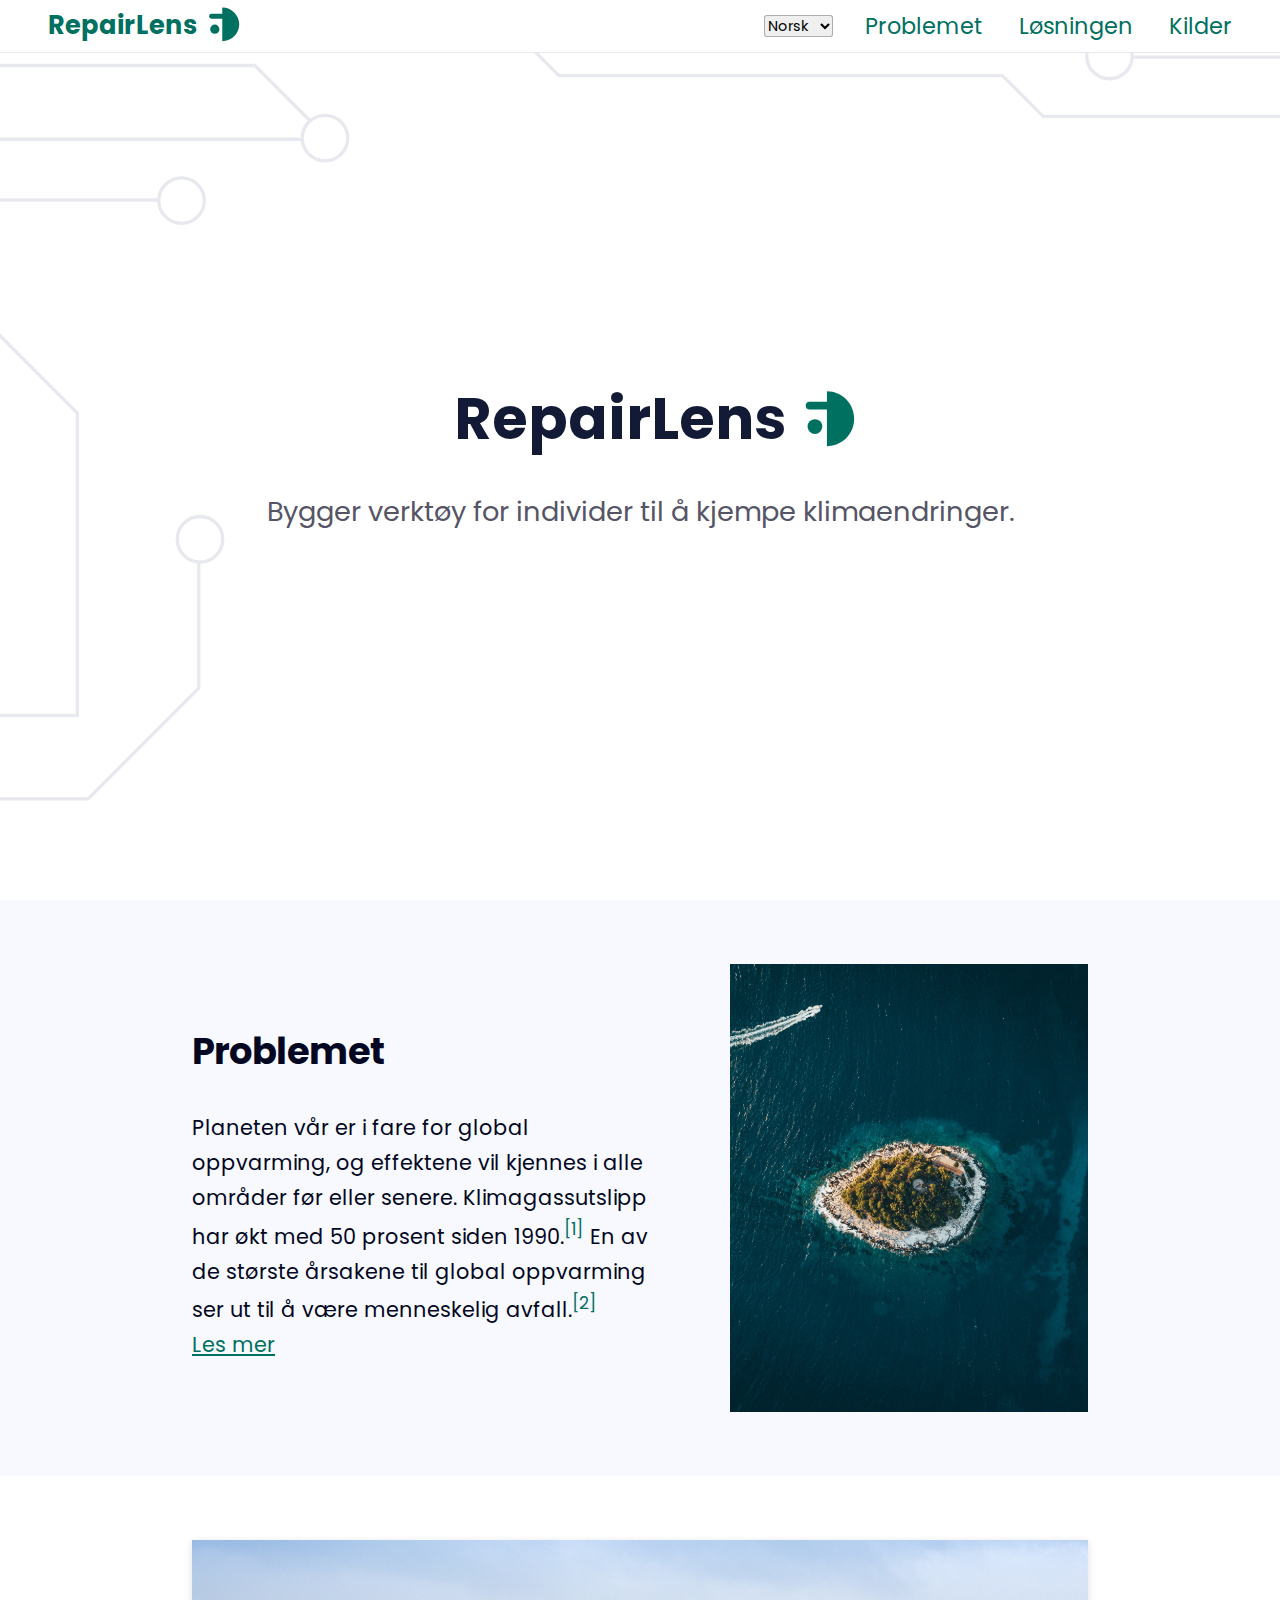
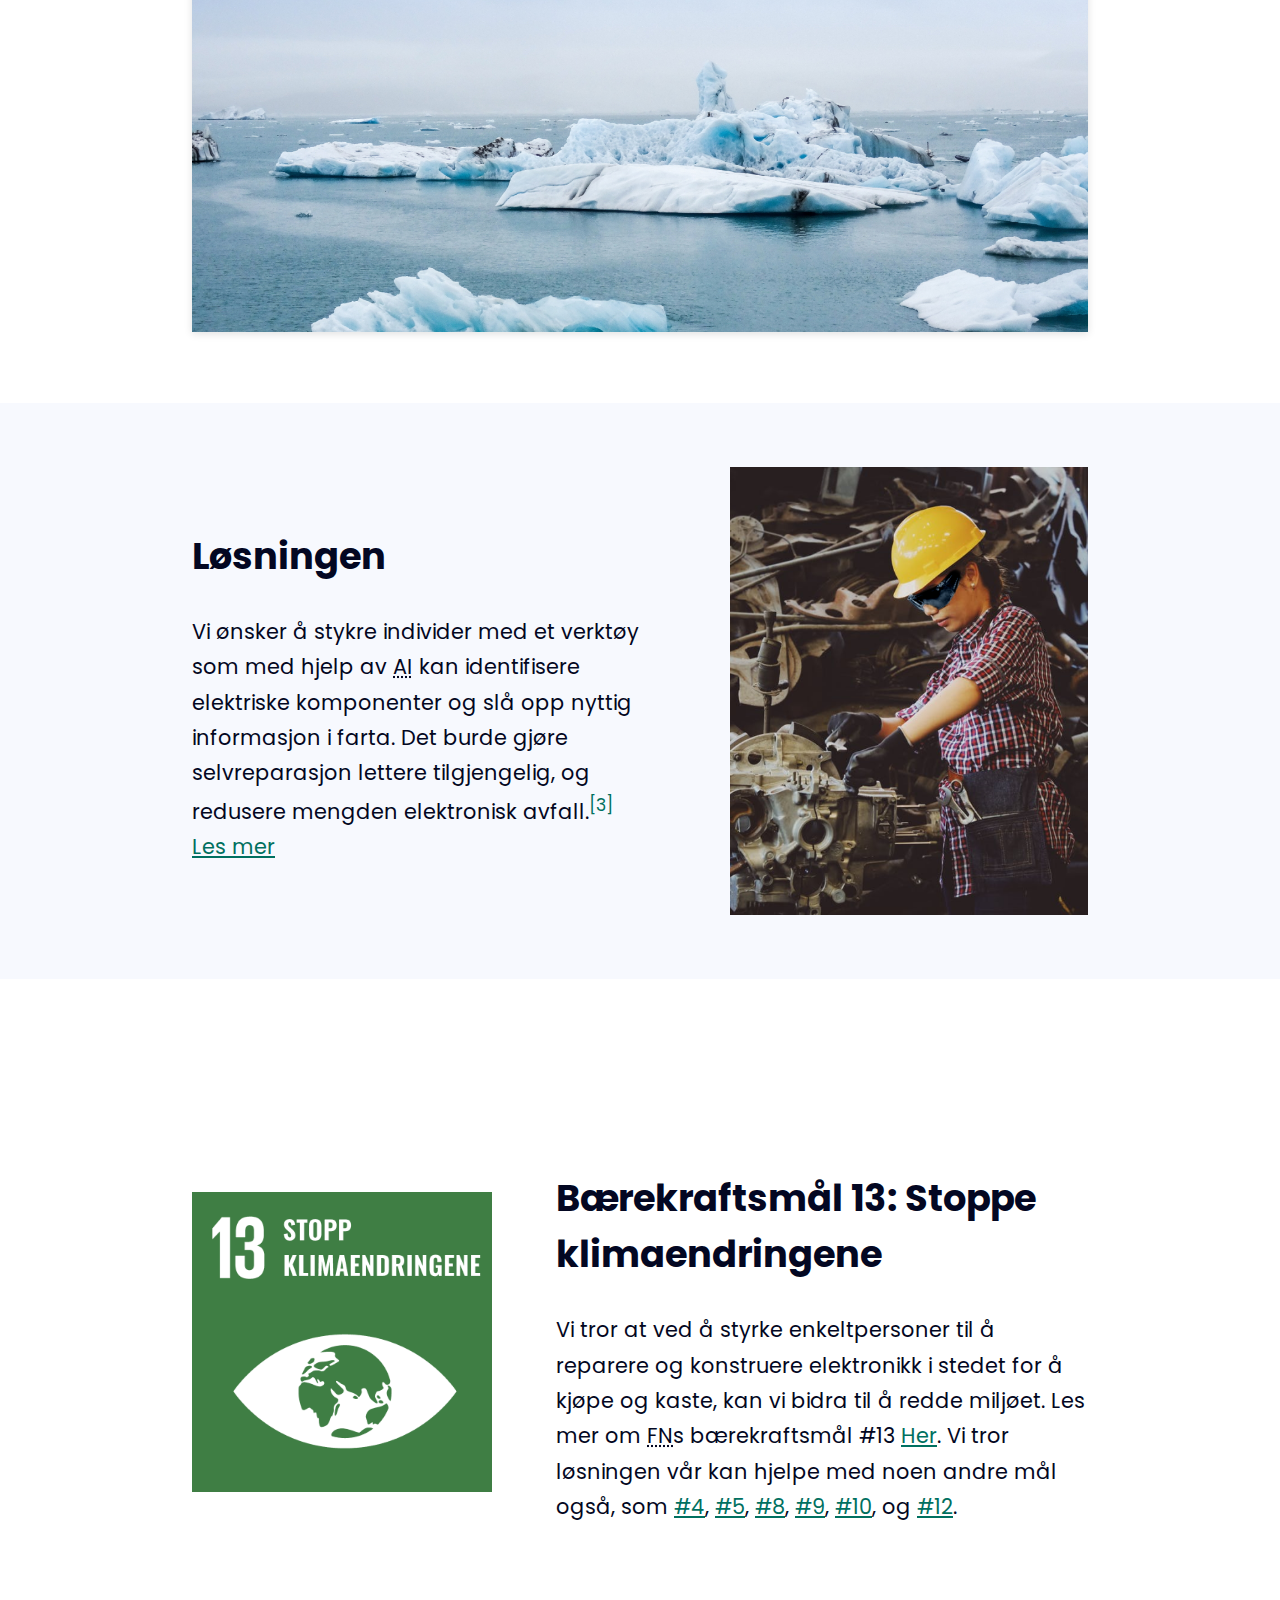
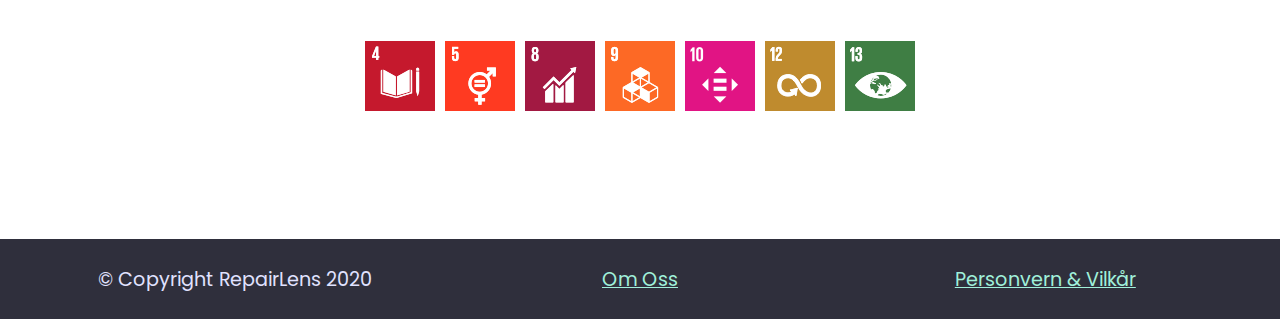
==== no/index.html @ 7a3d9d7c "fix lang="no"" ====
<!DOCTYPE html>
<html lang="no">
    <head>
        <meta charset="utf-8">

        <meta name="viewport" content="width=device-width, initial-scale=1.0">
        <meta name="apple-mobile-web-app-title" content="RepairLens">
        <meta name="HandheldFriendly" content="true">
        <meta name="apple-mobile-web-app-capable" content="no">
        <meta name="theme-color" content="#007060">
        <meta name="msapplication-TileColor" content="#007060">
        <meta name="og:title" content="RepairLens ・ Hjem">
        <meta name="description" content="Bygger verktøy for individer til å kjempe klimaendringer.">
        <meta name="og:description" content="Bygger verktøy for individer til å kjempe klimaendringer.">
        <meta name="og:image" content="https://tonystr.github.io/diy_website/images/unsdg13.jpg">

        <title>RepairLens</title>
        <link rel="shortcut icon" href="https://tonystr.github.io/diy_website/favicon.ico" type="image/x-icon">
        <link href="https://fonts.googleapis.com/css2?family=Poppins:ital,wght@0,400;0,700;1,400&display=swap" rel="stylesheet">
        <link type="text/css" href="../styles/global.css" rel="stylesheet">
        <link type="text/css" href="../styles/home.css" rel="stylesheet">
        <link type="text/css" href="../styles/unsdg_squares.css" rel="stylesheet">
        <script charset="utf-8" src="../files/languge_switch.js" type="application/javascript"></script>
    </head>
    <body id="home" onload="renderLanguageSwitch()">
        <div class="fixed-header">
            <a href="./">
                <div class="brand">
                    RepairLens <img alt="RepairLens logo" height="37" src="../images/repairlens_logo.svg" />
                </div>
            </a>
            <div class="lang-and-nav">
                <a class="language" href="../">Switch to English</a>
                <nav>
                    <a href="./problem.html">Problemet</a>
                    <a href="./losning.html">Løsningen</a>
                    <a href="./kilder.html">Kilder</a>
                </nav>
            </div>
        </div>
        <main role="main">
            <header>
                <div class="brand">
                    <h1>RepairLens <img alt="RepairLens logo" height="60" src="../images/repairlens_logo.svg" /></h1>
                    <p>
                        Bygger verktøy for individer til å kjempe klimaendringer.
                    </p>
                </div>
            </header>
            <section id="problem" class="info-picture img-right">
                <div class="info">
                    <h2>Problemet</h2>
                    <p>
                        Planeten vår er i fare for global oppvarming, og effektene vil kjennes i alle områder før eller senere. Klimagassutslipp har økt med 50 prosent siden 1990.<a class="source" href="./kilder.html#gas-emissions"><sup>[1]</sup></a> En av de største årsakene til global oppvarming ser ut til å være menneskelig avfall.<a class="source" href="./kilder.html#climate-change-because-of-human-waste"><sup>[2]</sup></a>
                        <a class="read-more" href="./problem.html">Les mer</a>
                    </p>
                </div>
                <img src="../images/island.jpg" alt="Øy truet med å forsvinne på grunn av global oppvarming" width="530">
            </section>
            <section id='ice-bergs'>
                <img src="../images/ice_bergs.jpg" alt="Isberg smelter i havet">
            </section>
            <section id="solution">
                <div class="info-picture img-right">
                    <div class="info">
                        <h2>Løsningen</h2>
                        <p>
                            Vi ønsker å stykre individer med et verktøy som med hjelp av <abbr title="Kunstig Intelligens">AI</abbr> kan identifisere elektriske komponenter og slå opp nyttig informasjon i farta. Det burde gjøre selvreparasjon lettere tilgjengelig, og redusere mengden elektronisk avfall.<a class="source" href="./kilder.html#electronic-waste-survey"><sup>[3]</sup></a>
                            <a class="read-more" href="./losning.html">Les mer</a>
                        </p>
                    </div>
                    <img src="../images/ai_mechanic_f.png" alt="Kvinne med AI-briller som utfører kompliserte reparasjoner" width="530">
                </div>
            </section>
            <section id="unsdg">
                <div class="about info-picture img-left">
                    <img src="../images/unsdg13_no.png" alt="FNs Bærekraftsmål 13 - Stoppe klimaendringene" width="300" >
                    <div class="info">
                        <h2>Bærekraftsmål 13: Stoppe klimaendringene</h2>
                        <p>
                            Vi tror at ved å styrke enkeltpersoner til å reparere og konstruere elektronikk i stedet for å kjøpe og
                            kaste, kan vi bidra til å redde miljøet. Les mer om <abbr title="Forente Nasjoner">FN</abbr>s
                            bærekraftsmål #13 <a href="https://www.undp.org/content/undp/en/home/sustainable-development-goals/goal-13-climate-action.html">Her</a>.
                            Vi tror løsningen vår kan hjelpe med noen andre mål også, som
                            <a href="https://www.undp.org/content/undp/en/home/sustainable-development-goals/goal-4-quality-education.html">#4</a>,
                            <a href="https://www.undp.org/content/undp/en/home/sustainable-development-goals/goal-5-gender-equality.html">#5</a>,
                            <a href="https://www.undp.org/content/undp/en/home/sustainable-development-goals/goal-8-decent-work-and-economic-growth.html">#8</a>,
                            <a href="https://www.undp.org/content/undp/en/home/sustainable-development-goals/goal-9-industry-innovation-and-infrastructure.html">#9</a>,
                            <a href="https://www.undp.org/content/undp/en/home/sustainable-development-goals/goal-10-reduced-inequalities.html">#10</a>, og
                            <a href="https://www.undp.org/content/undp/en/home/sustainable-development-goals/goal-12-responsible-consumption-and-production.html">#12</a>.
                        </p>
                    </div>
                </div>
                <div class="unsdg-squares">
                    <img alt="UN SDG 1"  src="../images/unsdg/SDG-1.png"  class="grey">
                    <img alt="UN SDG 2"  src="../images/unsdg/SDG-2.png"  class="grey">
                    <img alt="UN SDG 3"  src="../images/unsdg/SDG-3.png"  class="grey">
                    <img alt="UN SDG 4"  src="../images/unsdg/SDG-4.png"              >
                    <img alt="UN SDG 5"  src="../images/unsdg/SDG-5.png"              >
                    <img alt="UN SDG 6"  src="../images/unsdg/SDG-6.png"  class="grey">
                    <img alt="UN SDG 7"  src="../images/unsdg/SDG-7.png"  class="grey">
                    <img alt="UN SDG 8"  src="../images/unsdg/SDG-8.png"              >
                    <img alt="UN SDG 9"  src="../images/unsdg/SDG-9.png"              >
                    <img alt="UN SDG 10" src="../images/unsdg/SDG-10.png"             >
                    <img alt="UN SDG 11" src="../images/unsdg/SDG-11.png" class="grey">
                    <img alt="UN SDG 12" src="../images/unsdg/SDG-12.png"             >
                    <img alt="UN SDG 13" src="../images/unsdg/SDG-13.png"             >
                    <img alt="UN SDG 14" src="../images/unsdg/SDG-14.png" class="grey">
                    <img alt="UN SDG 15" src="../images/unsdg/SDG-15.png" class="grey">
                    <img alt="UN SDG 16" src="../images/unsdg/SDG-16.png" class="grey">
                    <img alt="UN SDG 17" src="../images/unsdg/SDG-17.png" class="grey">
                </div>
            </section>
        </main>
        <footer>
            <div>
                © Copyright <span class="theme-text">RepairLens</span> 2020
            </div>
            <div class="about-us">
                <a href="./om_oss.html">Om Oss</a>
            </div>
            <div class="privacy">
                <a href="./privacy.html">Personvern &amp; Vilkår</a>
            </div>
        </footer>
    </body>
</html>
---- styles/global.css ----
@keyframes fade-in-opacity {
    0%   { opacity: 0; }
    30%  { opacity: 0; }
    100% { opacity: 1; }
}

html, body {
    padding: 0;
    margin: 0;
    font-family: 'Poppins', sans-serif;
    color: #030722;
}

p {
    line-height: 1.7;
}

a {
    color: #007060;
}

a.source {
    text-decoration: none;
}

a:hover {
    background-color: #385e62;
    color: #edffe3;
}

/* Link on dark background */
footer a {
    color: #a0f0da;
}

/* Footer */

footer {
    margin-top: 4rem;
    padding: 1.6rem 2rem;
    font-size: 1.2rem;
    background-color: #2f2f3c;
    color: #e0e2ff;
    display: flex;
    justify-content: space-between;
}

footer a:hover {
    color: #edffe3;
    background-color: #385e62;
}

footer > * {
    width: calc(33.33334% - 2rem);
    padding: 0 1rem;
    text-align: center;
}

footer .center {
    display: flex;
    justify-content: center;
    align-items: baseline;
}

/* Fixed header */

.fixed-header {
    position: fixed;
    display: flex;
    justify-content: space-between;
    align-items: center;

    z-index: 100;

    left: 0;
    right: 0;
    top: 0;
    padding: .4rem 3rem;
    background-color: #fff;
    border-bottom: 1px solid #e7e9ee;
}

.fixed-header > a {
    text-decoration: none;
}

.fixed-header .brand {
    font-size: 1.6rem;
    font-weight: bold;
}

.fixed-header .brand img {
    position: absolute;
    padding-left: .4rem;
}

.fixed-header nav > * {
    margin-left: 2rem;
    font-size: 1.4rem;
    text-decoration: none;
}

.fixed-header .language {
    font-size: 1rem;
    height: 100%;
    /* Animation to mask transition from <a/> to javascript-inserted element */
    animation: fade-in-opacity .88s;
}

.fixed-header .lang-and-nav {
    margin-left: 3rem;
    display: flex;
    align-items: baseline;
    flex-wrap: wrap;
    justify-content: right;
}

.fixed-header .lang-and-nav.select-inside {
    align-items: center;
}

.fixed-header .language-select {
    border: none;
    box-shadow: inset 0 0 0 1px #adadad;
    font-size: .9rem;
    font-family: inherit;
    border-radius: 3px;
    cursor: pointer;
    /* Animation to mask transition from <a/> to javascript-inserted element */
    animation: fade-in-opacity .88s;
}

.fixed-header .language-select:hover {
    box-shadow: inset 0 0 0 1px #5078d7;
}

/* section horizontal info/pucture division */

.info-picture {
    display: flex;
    justify-content: center;
    align-items: center;
}

.info-picture img {
    max-width: 40%;
}

.info-picture.img-left .info {
    margin-left: 4rem;
    flex-shrink: 1;
}

.info-picture.img-right .info {
    margin-right: 4rem;
}

/* Reactivity */


@media(max-width: 800px) {
    .fixed-header .lang-and-nav {
        margin-left: 0;
    }
}

@media(max-width: 935px) {
    footer {
        flex-wrap: wrap;
        padding: 1rem 0;
    }

    footer > * {
        width: calc(50% - 1.6rem);
        padding: 0 .5rem;
        text-align: center !important;
    }

    footer > * {
        margin-bottom: 1.2rem;
    }

    .info-picture {
        flex-direction: column;
    }

    .info-picture.img-left .info {
        margin-left: 0;
        margin-top: 2rem;
    }

    .info-picture.img-right .info {
        margin-right: 0;
        margin-bottom: 2rem;
    }

    .info-picture img {
        max-width: 100%;
    }
}

/* Voiceover */

.voiceover {
    animation: fade-in-opacity 3s;
}

.voiceover-button {
    margin: 0;
    padding: 0 8px;
    border: none;
    background: none;
    cursor: pointer;
    position: relative;
    animation: fade-in-opacity .88s;
}

.voiceover-button img {
    width: 26px;
    height: 26px;
    align-self: baseline;
    margin: 0;
    padding: 0;
}

.voiceover-button:hover {
    background: #385e62;
}

.info .voiceover-button {
    margin-left: -8px;
    padding: 0;
    border: none;
    background: none;
    cursor: pointer;
    position: relative;
}

.info .voiceover-button:hover {
    background: linear-gradient(to right, transparent 0%, transparent 14%, #385e62 14%, #385e62 86%, transparent 86%, transparent 100%);
}

.info .voiceover-button img {
    width: 62px;
    height: 26px;
    align-self: baseline;
    margin: 0;
    padding: 0;
}

.voiceover-button:hover img {
    filter: invert(100%);
}

/* Hiding the element visually, but allow it to be read by screen-redaers */

.visually-hidden {
    border: 0;
    clip: rect(0 0 0 0);
    height: 1px;
    margin: -1px;
    overflow: hidden;
    padding: 0;
    position: absolute !important;
    width: 1px;
}

/* Mobile */
@media(max-width: 750px) {
    .fixed-header {
        flex-direction: column;
        padding: .2rem 0;
    }

    .fixed-header nav {
        margin-top: .2rem;
    }

    .fixed-header nav > * {
        margin: 0 .5rem;
        font-size: 1.2rem;
    }

    .fixed-header .lang-and-nav {
        flex-direction: column;
        justify-content: center;
        align-items: center;
    }
}

@media(max-width: 386px) {
    .fixed-header nav > * {
        font-size: 1rem;
    }
}
---- styles/home.css ----
header {
    text-align: center;
    background-image: url('../images/tech_bg.svg');
    background-size: cover;
    height: 100px; /* IE support */
    min-height: 100vh;
    display: -ms-flexbox; /* IE support */
    display: -webkit-flex;
    display: flex;
    justify-content: center;
    align-items: center;
    -ms-flex-pack: center; /* IE support */
    flex-direction: column;
}

header h1 {
    font-size: 3.6rem;
    margin-bottom: 0;
    color: #131a36;
    padding-right: 40px;
}

header p {
    font-size: 1.7rem;
    color: #556;
}

header .brand img {
    position: absolute;
    margin-top: 13px;
    margin-left: 9px;
}

section {
    padding: 4rem 15vw;
    min-height: 150px;
}

section:nth-child(even) {
    background-color: #f7f9fe;
}

section h2 {
    font-size: 2.3rem;
}

section p {
    font-size: 1.3rem;
}

/* Tool reccomendation section */

#reccomended-tools > h2 {
    margin-bottom: 3rem;
}

#reccomended-tools .reccomendation {
    display: flex;
    align-items: center;
    margin-bottom: 2rem;
    background-color: #f7f9fe;
    padding: 1rem;
}

#reccomended-tools .reccomendation > img {
    border: 2px solid #d1dae1;
    flex-shrink: 0; /* IE Support */
}

#reccomended-tools .reccomendation .about {
    margin: 2rem;
    font-size: 1.2rem;
}

#reccomended-tools .reccomendation h3 {
    font-size: 1.8rem;
}

#ice-bergs img {
    width: 100%;
    box-shadow: 0 2px 8px rgba(0, 1, 5, .12);
}

#unsdg .about {
    margin: 6rem 0;
}

.read-more {
    white-space: nowrap;
}

/* Reactivity */

@media(max-width: 935px) {
    #ice-bergs {
        width: 100%;
        padding: 0;
        margin: 0;
    }

    #ice-bergs img {
        width: 100%;
        box-shadow: none;
    }
}

/* Mobile */
@media(max-width: 694px) {
    section {
        padding: 3rem 5vw;
    }

    header h1 {
        font-size: 2rem;
    }

    header .brand img {
        height: 37px !important;
        margin-top: 7px;
        margin-left: 6px;
    }

    header p {
        font-size: 1.4rem;
        margin: 0 5vw;
    }

    #unsdg .about {
        margin: 3rem 0;
    }

    section h2 {
        font-size: 1.9rem;
    }

    section p {
        font-size: 1.1rem;
    }
}
---- styles/unsdg_squares.css ----
.unsdg-squares {
    margin-top: 3rem;
    display: flex;
    height: 70px;
    justify-content: center;
    overflow-x: hidden;
}

.unsdg-squares img {
    flex-shrink: 0;
    margin: 0 5px;
}

.unsdg-squares .grey {
    filter: grayscale(100%);
    margin: 5px;
    width: auto;
    flex-shrink: 1;
    opacity: .1;
}

/* Reactivity */

@media(max-width: 1337px) {
    .unsdg-squares .grey {
        display: none;
    }
}

/* Mobile */
@media(max-width: 694px) {
    .unsdg-squares {
        height: 10vw;
        margin-top: 0;
    }

    .unsdg-squares img {
        height: 10vw;
    }
}
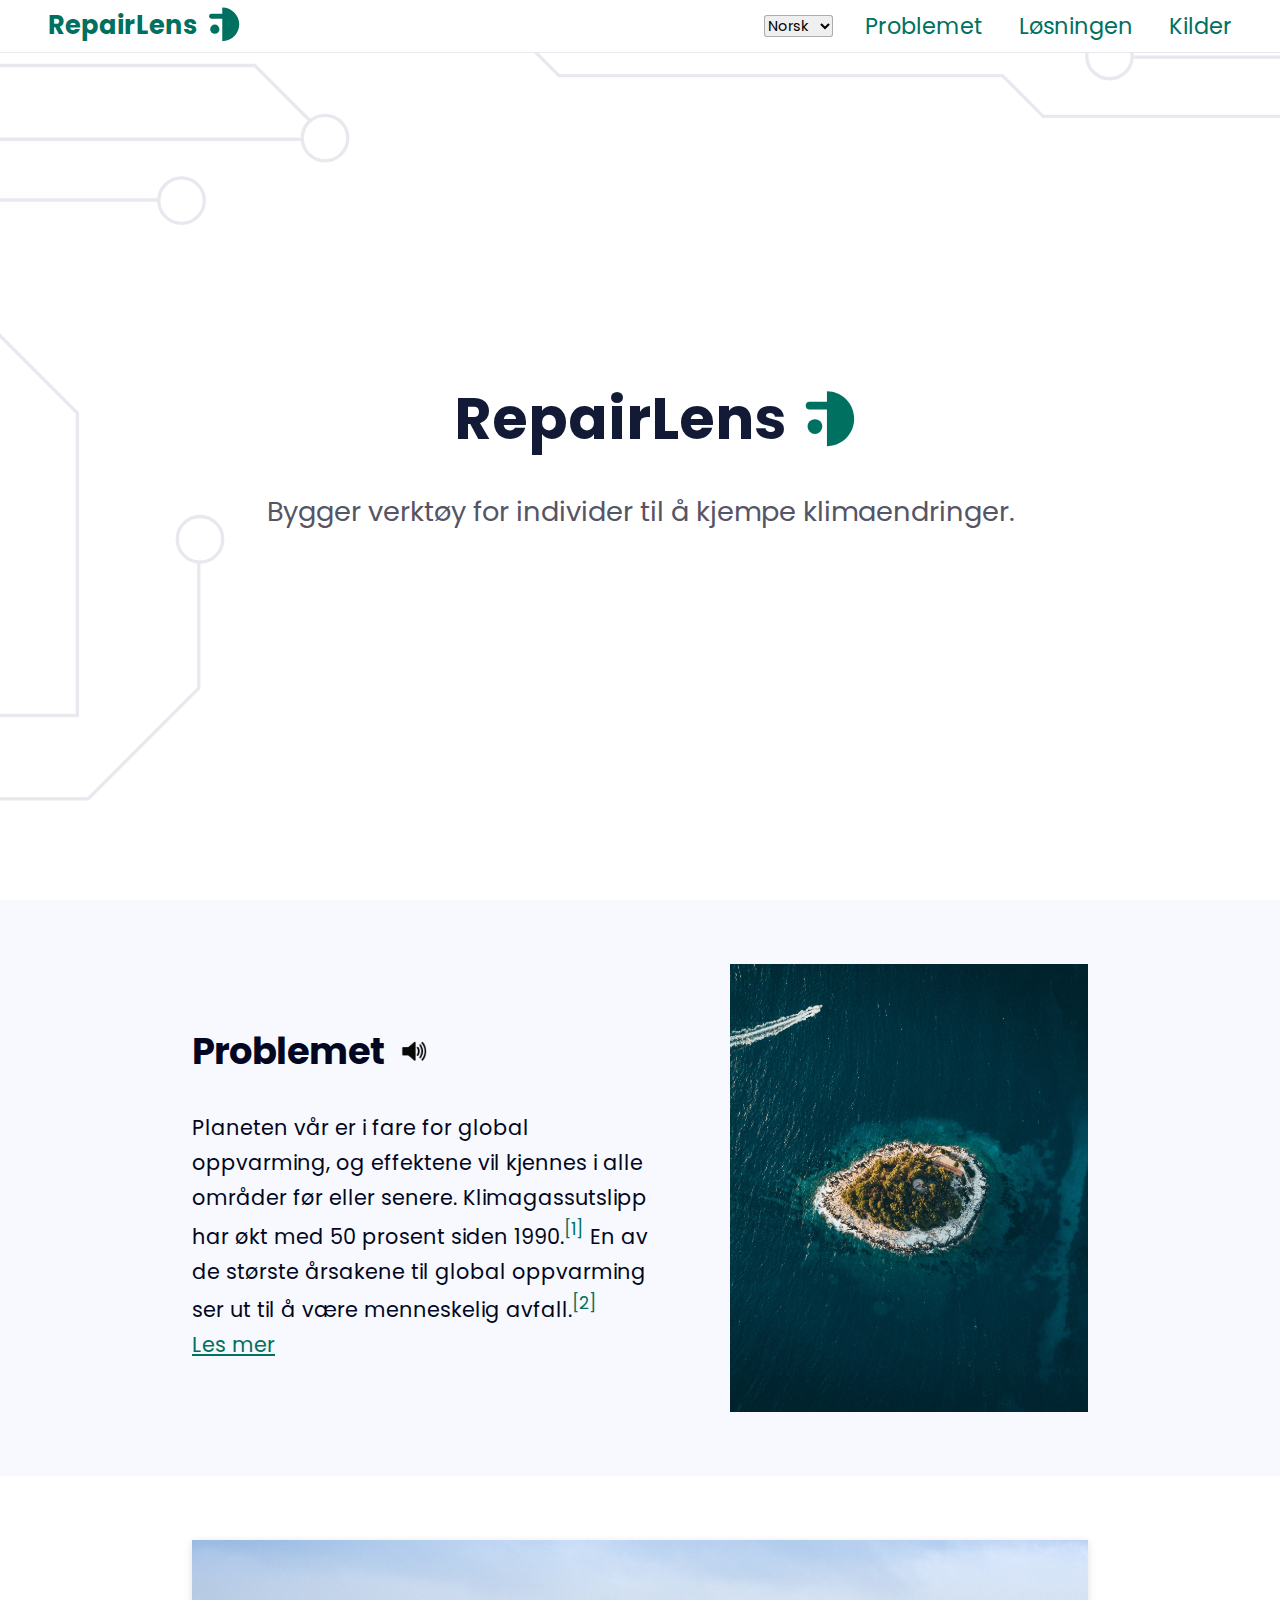
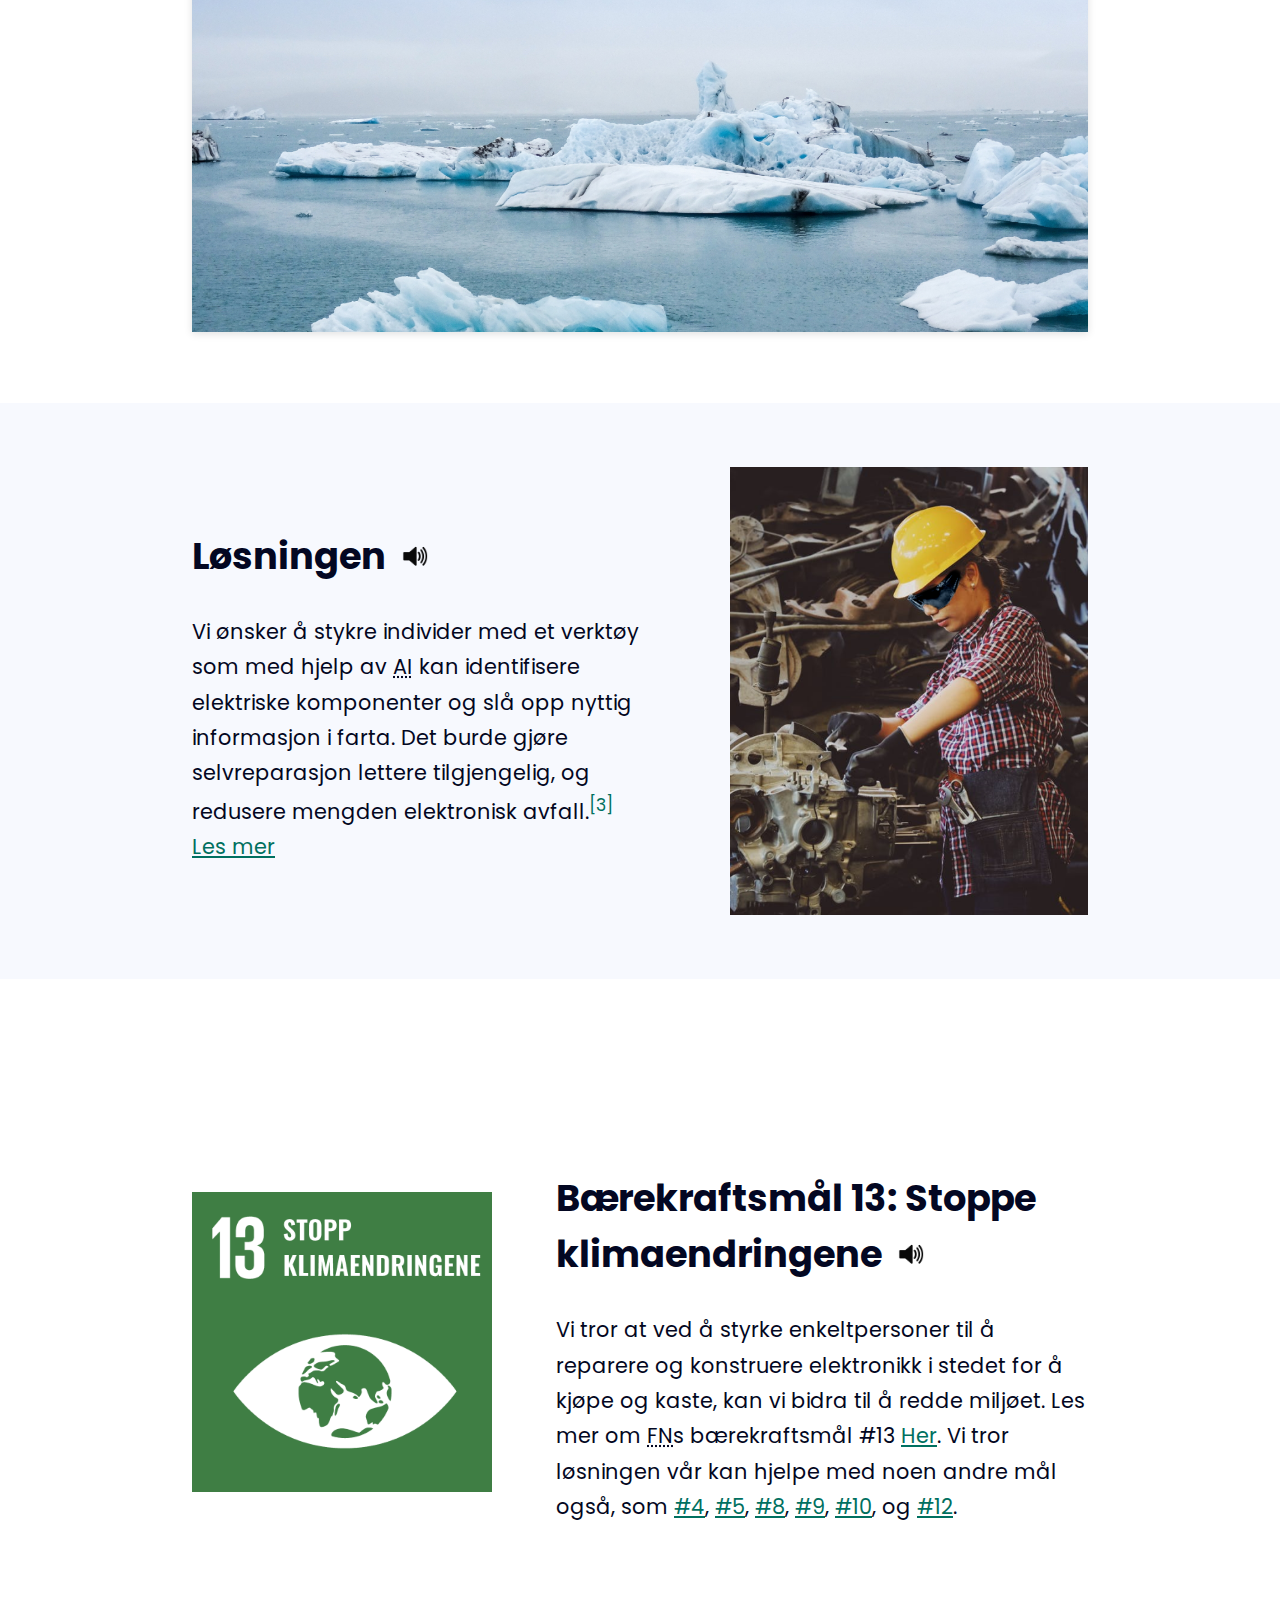
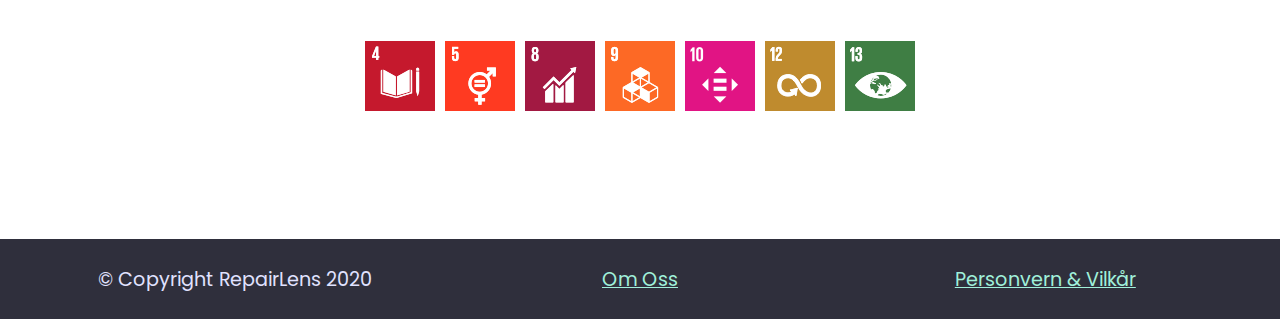
==== commit f888f105: "Norsk høytlesning" ====
--- a/no/index.html
+++ b/no/index.html
@@ -21,8 +21,9 @@
         <link type="text/css" href="../styles/home.css" rel="stylesheet">
         <link type="text/css" href="../styles/unsdg_squares.css" rel="stylesheet">
         <script charset="utf-8" src="../files/languge_switch.js" type="application/javascript"></script>
+        <script charset="utf-8" src="../files/voiceover.js" type="application/javascript"></script>
     </head>
-    <body id="home" onload="renderLanguageSwitch()">
+    <body id="home" onload="renderLanguageSwitch(); renderVoiceover()">
         <div class="fixed-header">
             <a href="./">
                 <div class="brand">
@@ -49,7 +50,13 @@
             </header>
             <section id="problem" class="info-picture img-right">
                 <div class="info">
-                    <h2>Problemet</h2>
+                    <h2>
+                        Problemet
+                        <audio class="voiceover" controls>
+                            <source src="../audio/no/hjem/problemet.mp3" type="audio/mp3">
+                            Your browser does not support audio.
+                        </audio>
+                    </h2>
                     <p>
                         Planeten vår er i fare for global oppvarming, og effektene vil kjennes i alle områder før eller senere. Klimagassutslipp har økt med 50 prosent siden 1990.<a class="source" href="./kilder.html#gas-emissions"><sup>[1]</sup></a> En av de største årsakene til global oppvarming ser ut til å være menneskelig avfall.<a class="source" href="./kilder.html#climate-change-because-of-human-waste"><sup>[2]</sup></a>
                         <a class="read-more" href="./problem.html">Les mer</a>
@@ -63,7 +70,13 @@
             <section id="solution">
                 <div class="info-picture img-right">
                     <div class="info">
-                        <h2>Løsningen</h2>
+                        <h2>
+                            Løsningen
+                            <audio class="voiceover" controls>
+                                <source src="../audio/no/hjem/losningen.mp3" type="audio/mp3">
+                                Your browser does not support audio.
+                            </audio>
+                        </h2>
                         <p>
                             Vi ønsker å stykre individer med et verktøy som med hjelp av <abbr title="Kunstig Intelligens">AI</abbr> kan identifisere elektriske komponenter og slå opp nyttig informasjon i farta. Det burde gjøre selvreparasjon lettere tilgjengelig, og redusere mengden elektronisk avfall.<a class="source" href="./kilder.html#electronic-waste-survey"><sup>[3]</sup></a>
                             <a class="read-more" href="./losning.html">Les mer</a>
@@ -76,7 +89,13 @@
                 <div class="about info-picture img-left">
                     <img src="../images/unsdg13_no.png" alt="FNs Bærekraftsmål 13 - Stoppe klimaendringene" width="300" >
                     <div class="info">
-                        <h2>Bærekraftsmål 13: Stoppe klimaendringene</h2>
+                        <h2>
+                            Bærekraftsmål 13: Stoppe klimaendringene
+                            <audio class="voiceover" controls>
+                                <source src="../audio/no/unsdg13.mp3" type="audio/mp3">
+                                Your browser does not support audio.
+                            </audio>
+                        </h2>
                         <p>
                             Vi tror at ved å styrke enkeltpersoner til å reparere og konstruere elektronikk i stedet for å kjøpe og
                             kaste, kan vi bidra til å redde miljøet. Les mer om <abbr title="Forente Nasjoner">FN</abbr>s
@@ -120,7 +139,7 @@
                 <a href="./om_oss.html">Om Oss</a>
             </div>
             <div class="privacy">
-                <a href="./privacy.html">Personvern &amp; Vilkår</a>
+                <a href="./personvern.html">Personvern &amp; Vilkår</a>
             </div>
         </footer>
     </body>
--- a/styles/global.css
+++ b/styles/global.css
@@ -88,12 +88,28 @@
 .fixed-header .brand {
     font-size: 1.6rem;
     font-weight: bold;
+    position: relative;
+}
+
+.fixed-header .brand:hover::before {
+    content: '';
+    background-color: #385e62;
+    position: absolute;
+    top: 0;
+    bottom: 0;
+    left: 100%;
+    right: -46px;
 }
 
 .fixed-header .brand img {
     position: absolute;
     padding-left: .4rem;
 }
+
+.fixed-header .brand:hover img {
+    filter: invert(100%) hue-rotate(125deg) brightness(222%);
+}
+
 
 .fixed-header nav > * {
     margin-left: 2rem;
@@ -156,50 +172,6 @@
     margin-right: 4rem;
 }
 
-/* Reactivity */
-
-
-@media(max-width: 800px) {
-    .fixed-header .lang-and-nav {
-        margin-left: 0;
-    }
-}
-
-@media(max-width: 935px) {
-    footer {
-        flex-wrap: wrap;
-        padding: 1rem 0;
-    }
-
-    footer > * {
-        width: calc(50% - 1.6rem);
-        padding: 0 .5rem;
-        text-align: center !important;
-    }
-
-    footer > * {
-        margin-bottom: 1.2rem;
-    }
-
-    .info-picture {
-        flex-direction: column;
-    }
-
-    .info-picture.img-left .info {
-        margin-left: 0;
-        margin-top: 2rem;
-    }
-
-    .info-picture.img-right .info {
-        margin-right: 0;
-        margin-bottom: 2rem;
-    }
-
-    .info-picture img {
-        max-width: 100%;
-    }
-}
-
 /* Voiceover */
 
 .voiceover {
@@ -219,6 +191,7 @@
 .voiceover-button img {
     width: 26px;
     height: 26px;
+    max-width: 26px;
     align-self: baseline;
     margin: 0;
     padding: 0;
@@ -226,27 +199,6 @@
 
 .voiceover-button:hover {
     background: #385e62;
-}
-
-.info .voiceover-button {
-    margin-left: -8px;
-    padding: 0;
-    border: none;
-    background: none;
-    cursor: pointer;
-    position: relative;
-}
-
-.info .voiceover-button:hover {
-    background: linear-gradient(to right, transparent 0%, transparent 14%, #385e62 14%, #385e62 86%, transparent 86%, transparent 100%);
-}
-
-.info .voiceover-button img {
-    width: 62px;
-    height: 26px;
-    align-self: baseline;
-    margin: 0;
-    padding: 0;
 }
 
 .voiceover-button:hover img {
@@ -266,15 +218,72 @@
     width: 1px;
 }
 
+/* Reactivity */
+
+@media(max-width: 800px) {
+    .fixed-header .lang-and-nav {
+        margin-left: 0;
+    }
+}
+
+@media(max-width: 935px) {
+    footer {
+        flex-wrap: wrap;
+        padding: 1rem 0;
+        justify-content: center;
+    }
+
+    footer > * {
+        width: auto;
+        padding: 0 .7rem;
+        text-align: center !important;
+    }
+
+    footer > * {
+        margin-bottom: 1.2rem;
+    }
+
+    footer > :first-child {
+        width: calc(100% - .6rem);
+    }
+
+
+    .info-picture {
+        flex-direction: column;
+    }
+
+    .info-picture.img-left .info {
+        margin-left: 0;
+        margin-top: 2rem;
+    }
+
+    .info-picture.img-right .info {
+        margin-right: 0;
+        margin-bottom: 2rem;
+    }
+
+    .info-picture img {
+        max-width: 100%;
+    }
+}
+
 /* Mobile */
 @media(max-width: 750px) {
     .fixed-header {
         flex-direction: column;
         padding: .2rem 0;
+        align-items: baseline;
+    }
+
+    .fixed-header .brand {
+        margin-left: 1rem;
     }
 
     .fixed-header nav {
         margin-top: .2rem;
+        width: 100vw;
+        display: flex;
+        justify-content: center;
     }
 
     .fixed-header nav > * {
@@ -287,6 +296,12 @@
         justify-content: center;
         align-items: center;
     }
+
+    .fixed-header .lang-and-nav div {
+        position: absolute;
+        top: 10px;
+        right: 1rem;
+    }
 }
 
 @media(max-width: 386px) {
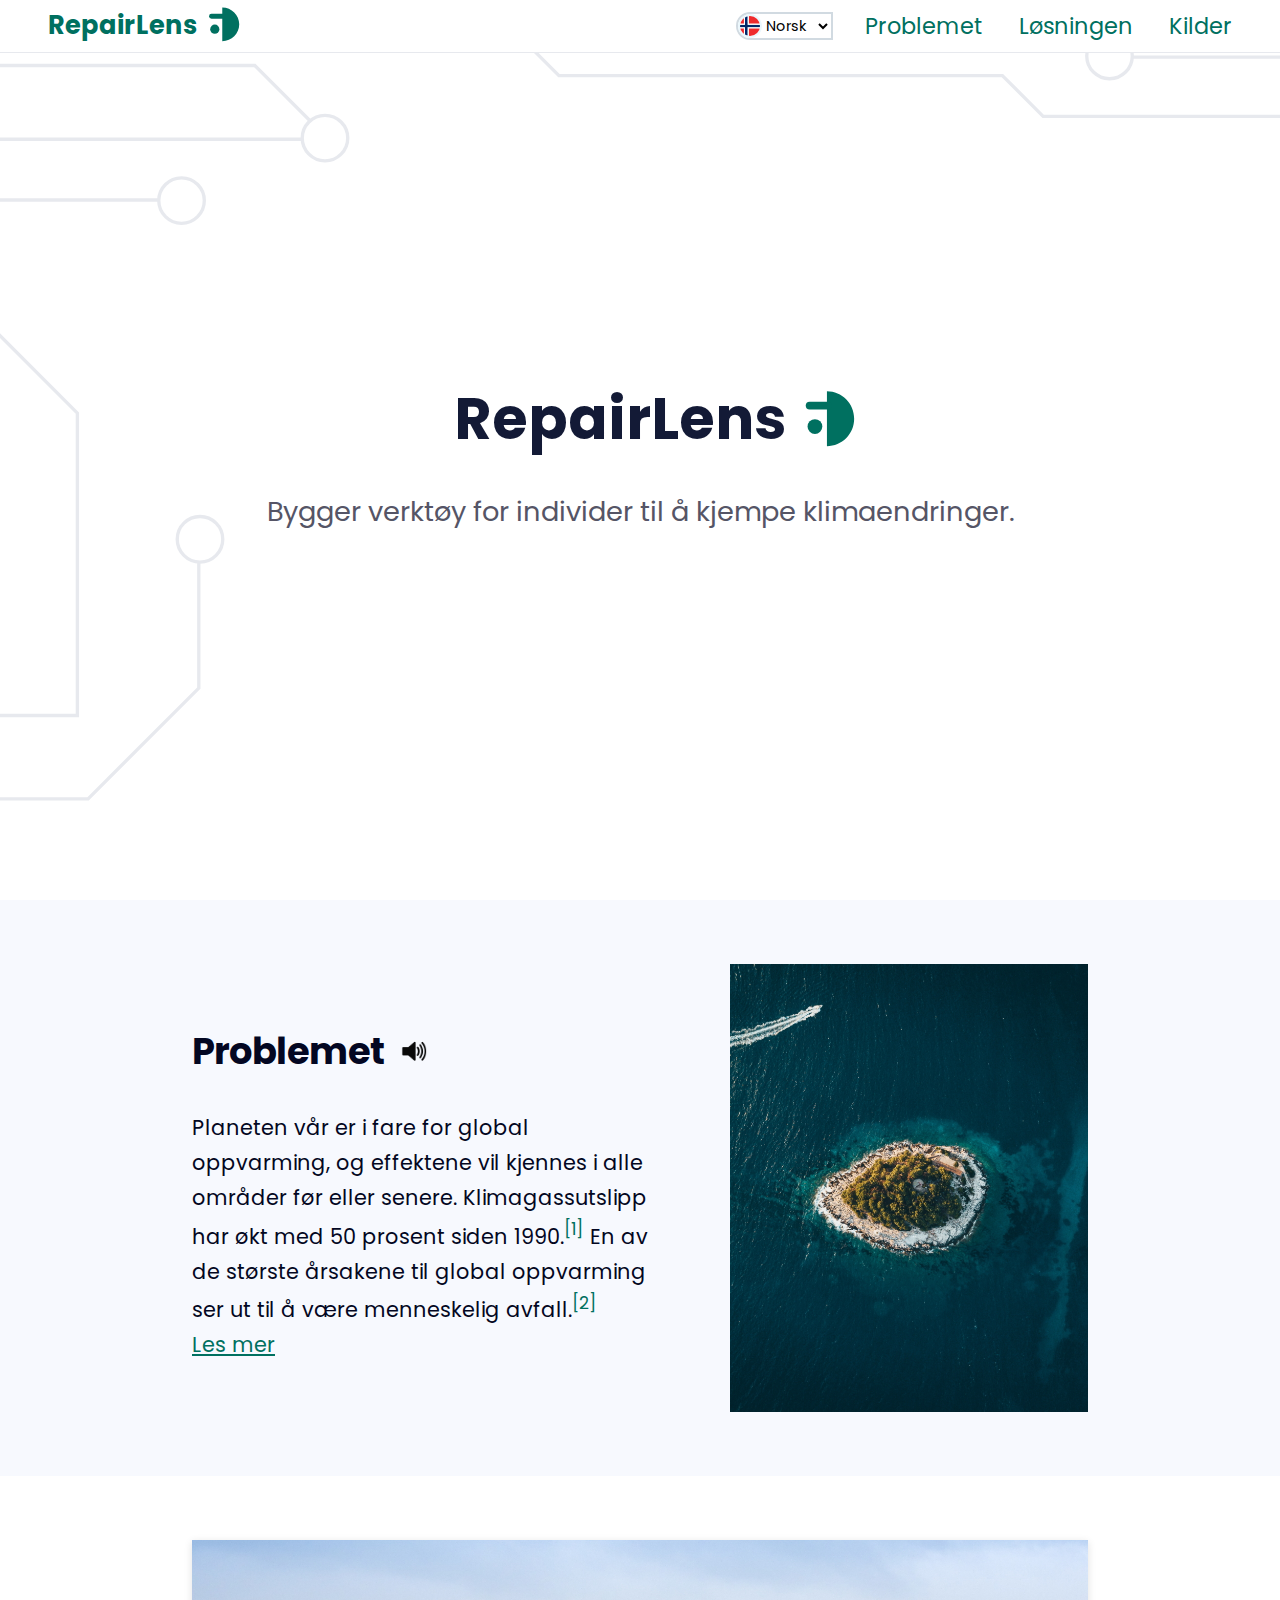
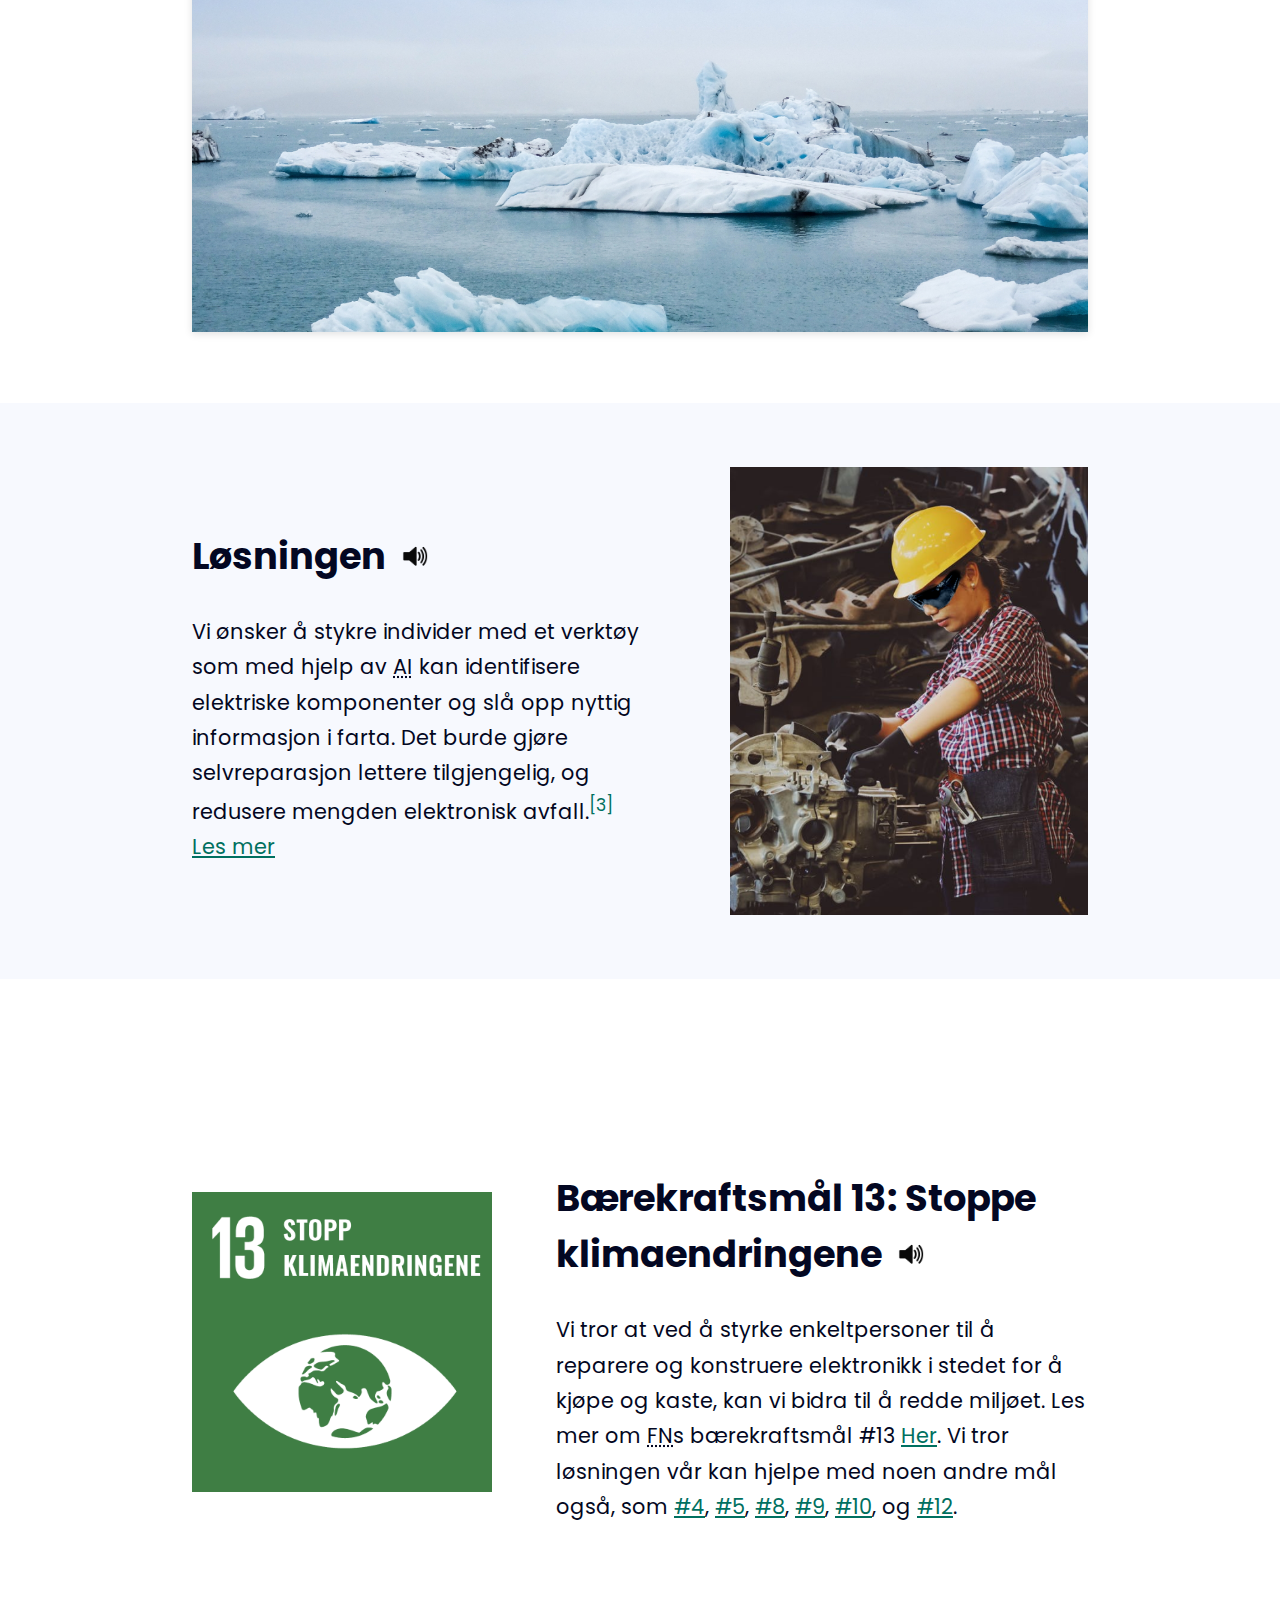
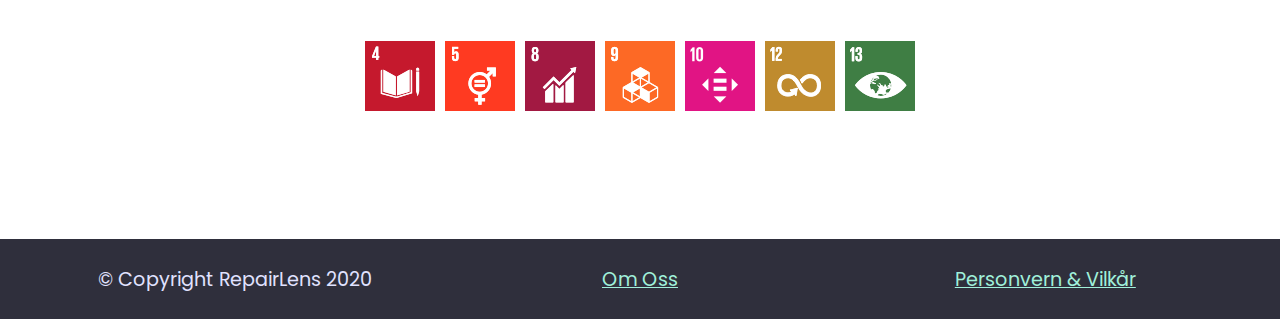
==== commit 21aca3e6: "change JS load system" ====
--- a/no/index.html
+++ b/no/index.html
@@ -23,7 +23,7 @@
         <script charset="utf-8" src="../files/languge_switch.js" type="application/javascript"></script>
         <script charset="utf-8" src="../files/voiceover.js" type="application/javascript"></script>
     </head>
-    <body id="home" onload="renderLanguageSwitch(); renderVoiceover()">
+    <body id="home">
         <div class="fixed-header">
             <a href="./">
                 <div class="brand">
--- a/styles/global.css
+++ b/styles/global.css
@@ -27,6 +27,13 @@
 a:hover {
     background-color: #385e62;
     color: #edffe3;
+}
+
+code {
+    background-color: #d1dae1;
+    color: #000;
+    font-size: 1rem;
+    border-radius: 4px;
 }
 
 /* Link on dark background */
@@ -132,23 +139,39 @@
     justify-content: right;
 }
 
+.fixed-header .lang-and-nav div {
+    display: flex;
+    align-items: center;
+    background-color: #ffffff;
+    border: 2px solid #d1dae1;
+    border-top-left-radius: 1rem;
+    border-bottom-left-radius: 1rem;
+}
+
+.fixed-header .lang-and-nav div:hover {
+    border-color: #4b61ae;
+}
+
+.fixed-header .lang-and-nav div .flag {
+    border: 2px solid #007060;
+    flex-shrink: 0;
+    border-radius: 50%;
+}
+
 .fixed-header .lang-and-nav.select-inside {
     align-items: center;
 }
 
 .fixed-header .language-select {
     border: none;
-    box-shadow: inset 0 0 0 1px #adadad;
+    box-shadow: none; /*inset 0 0 0 1px #adadad;*/
+    background-color: transparent;
+    color: #000;
     font-size: .9rem;
     font-family: inherit;
-    border-radius: 3px;
     cursor: pointer;
     /* Animation to mask transition from <a/> to javascript-inserted element */
     animation: fade-in-opacity .88s;
-}
-
-.fixed-header .language-select:hover {
-    box-shadow: inset 0 0 0 1px #5078d7;
 }
 
 /* section horizontal info/pucture division */
@@ -182,6 +205,8 @@
     margin: 0;
     padding: 0 8px;
     border: none;
+    height: 32px;
+    border-radius: 4px;
     background: none;
     cursor: pointer;
     position: relative;
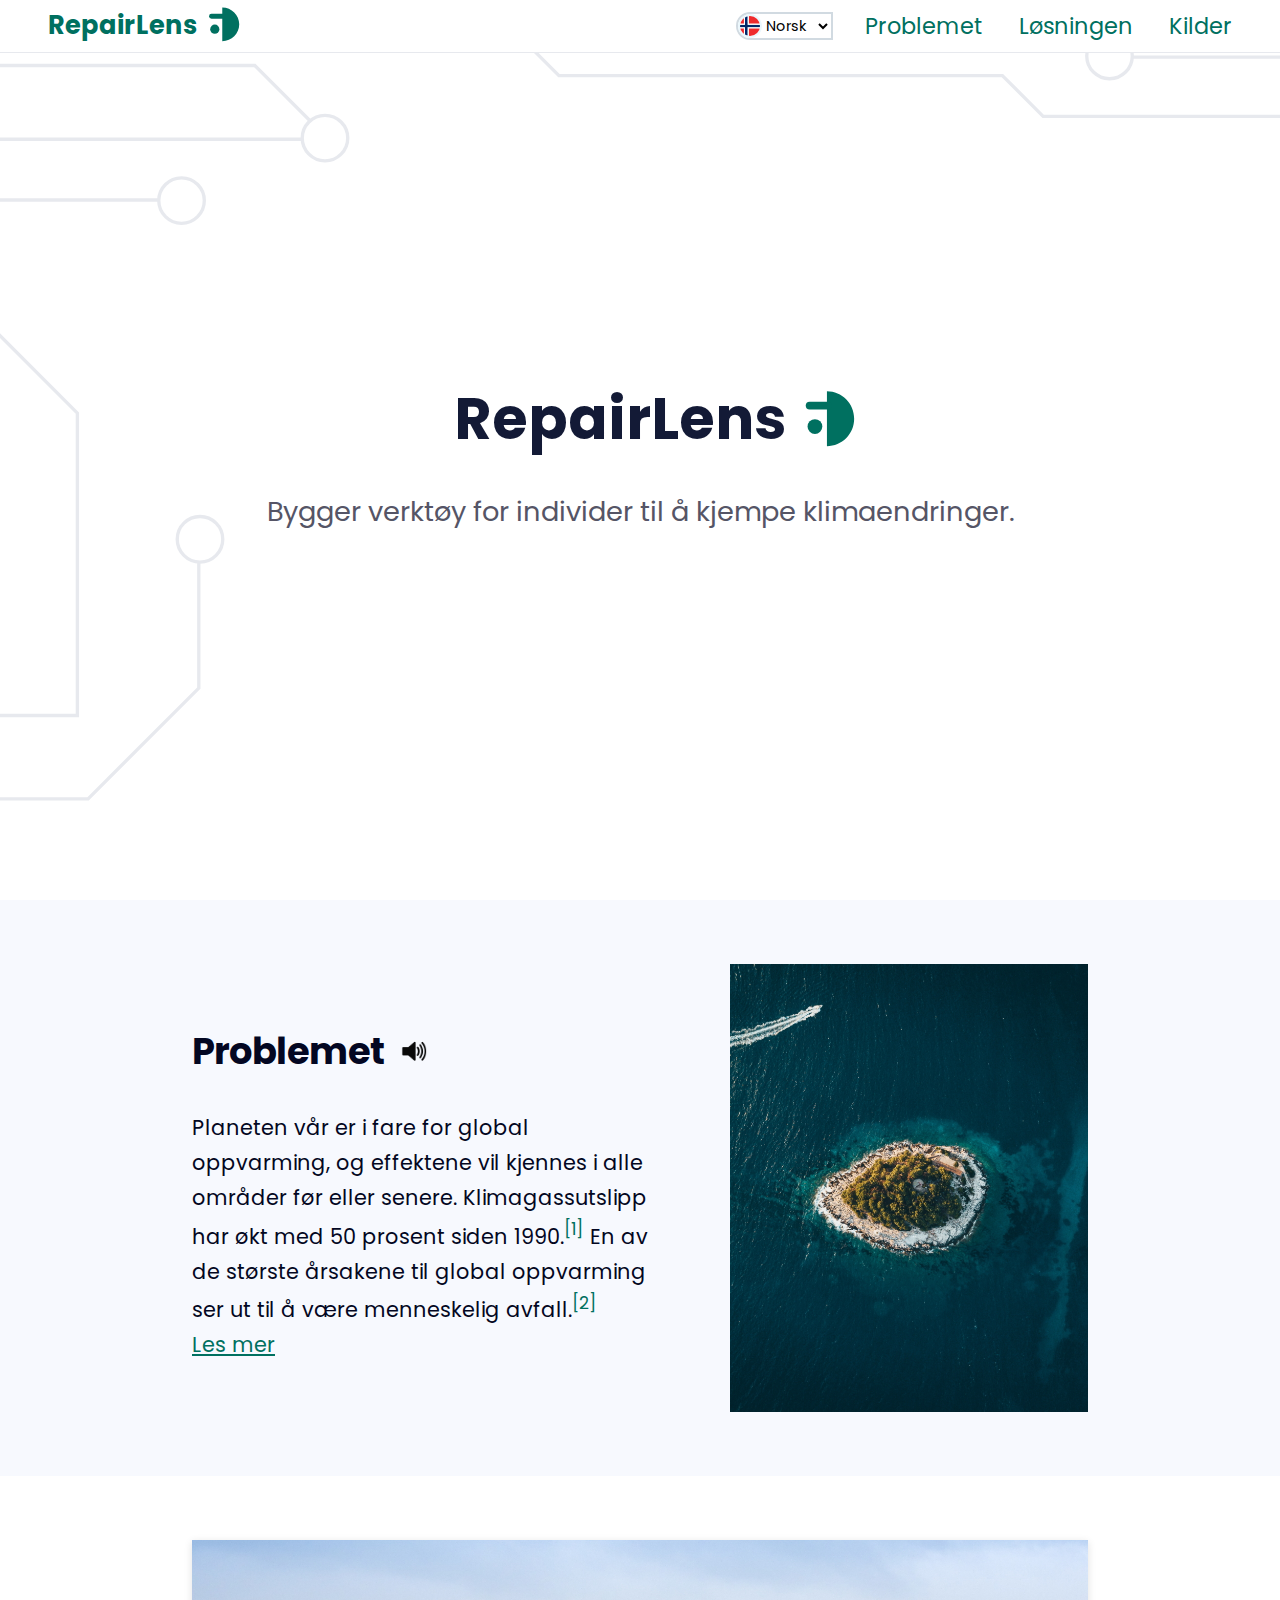
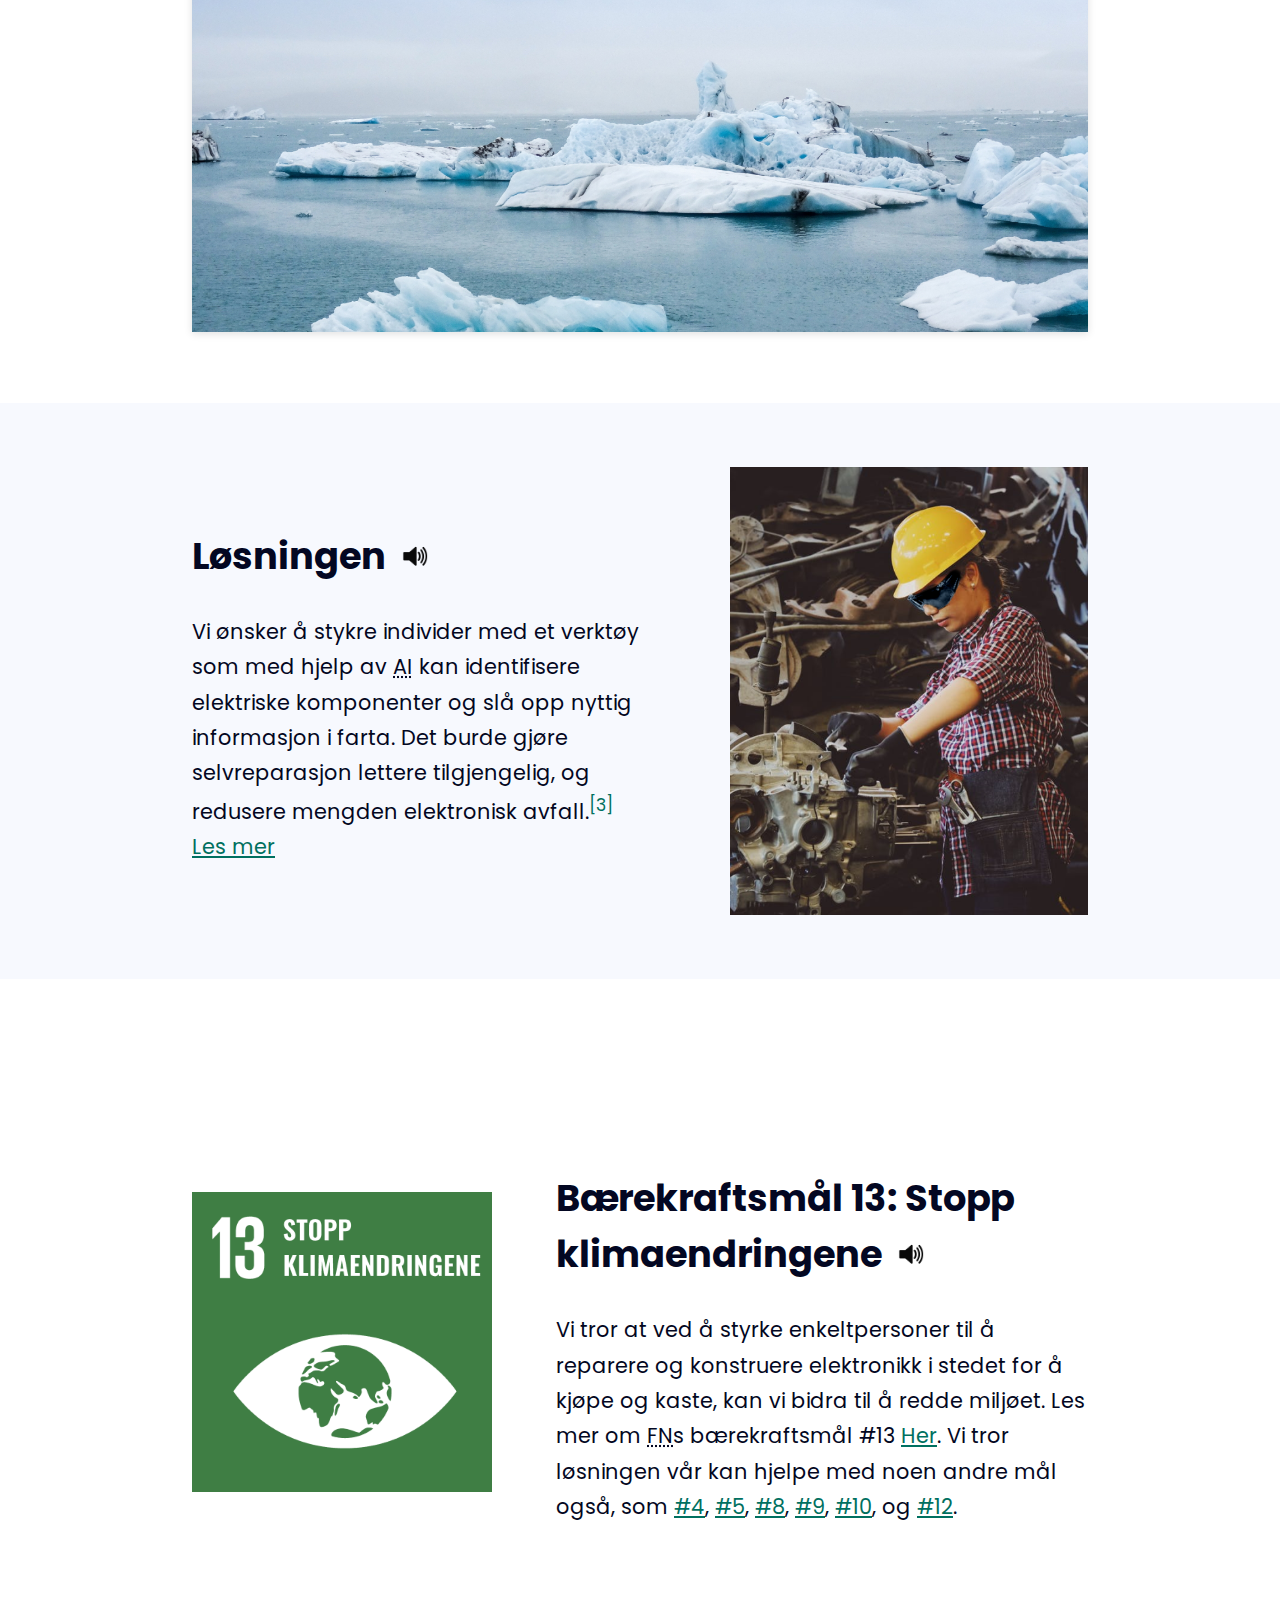
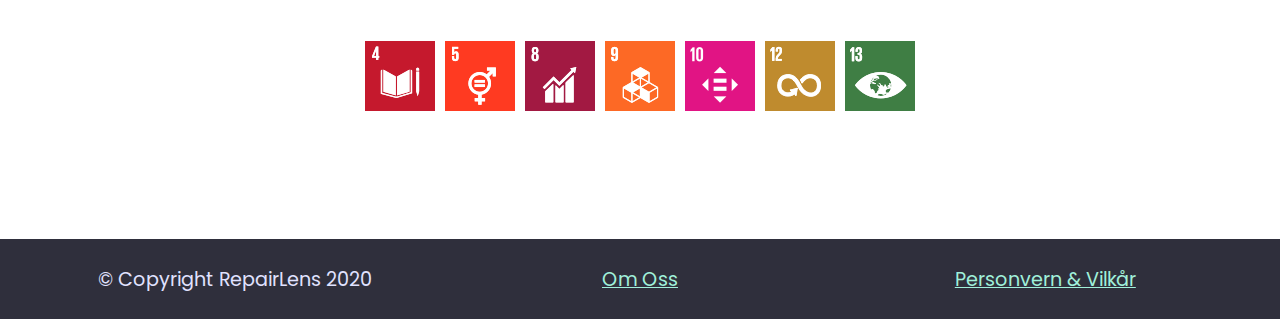
==== commit 96fc70b1: "Comment explaining subpage header image" ====
--- a/no/index.html
+++ b/no/index.html
@@ -22,6 +22,7 @@
         <link type="text/css" href="../styles/unsdg_squares.css" rel="stylesheet">
         <script charset="utf-8" src="../files/languge_switch.js" type="application/javascript"></script>
         <script charset="utf-8" src="../files/voiceover.js" type="application/javascript"></script>
+        <script charset="utf-8" src="../files/source_tooltip.js" type="application/javascript"></script>
     </head>
     <body id="home">
         <div class="fixed-header">
@@ -90,7 +91,7 @@
                     <img src="../images/unsdg13_no.png" alt="FNs Bærekraftsmål 13 - Stoppe klimaendringene" width="300" >
                     <div class="info">
                         <h2>
-                            Bærekraftsmål 13: Stoppe klimaendringene
+                            Bærekraftsmål 13: Stopp klimaendringene
                             <audio class="voiceover" controls>
                                 <source src="../audio/no/unsdg13.mp3" type="audio/mp3">
                                 Your browser does not support audio.
--- a/styles/global.css
+++ b/styles/global.css
@@ -3,6 +3,16 @@
     0%   { opacity: 0; }
     30%  { opacity: 0; }
     100% { opacity: 1; }
+}
+
+@keyframes fade-in-opacity-smooth {
+    0%   { opacity: 0; }
+    100% { opacity: 1; }
+}
+
+@keyframes fade-out-opacity {
+    0%   { opacity: 1; }
+    100% { opacity: 0; }
 }
 
 html, body {
@@ -68,6 +78,40 @@
     display: flex;
     justify-content: center;
     align-items: baseline;
+}
+
+/* Sources hover */
+
+a.source:hover {
+    border-radius: 2px;
+}
+
+a.source:hover sup {
+    background-color: #385e62;
+    border-radius: 2px;
+}
+
+/* Sources hover tooltip */
+
+#hover-tooltip {
+    margin-top: 1.8rem;
+    position: fixed;
+    background-color: #385e62;
+    color: #edffe3;
+    padding: .1rem .2rem;
+    border-radius: 4px;
+    box-shadow: 0 2px 5px rgba(0, 0, 0, .3);
+    z-index: 1000;
+    animation: fade-in-opacity-smooth .2s;
+}
+
+#hover-tooltip.vanish {
+    opacity: 0;
+    animation: fade-out-opacity .8s;
+}
+
+#hover-tooltip .key-value {
+    opacity: .8;
 }
 
 /* Fixed header */
@@ -305,15 +349,25 @@
     }
 
     .fixed-header nav {
-        margin-top: .2rem;
-        width: 100vw;
+        margin: 0;
+        margin-top: .3rem;
+        padding: 0;
+        width: calc(100vw - 1rem);
         display: flex;
-        justify-content: center;
+        justify-content: space-between;
     }
 
     .fixed-header nav > * {
         margin: 0 .5rem;
         font-size: 1.2rem;
+    }
+
+    .fixed-header nav > :last-child {
+        margin-right: 1rem;
+    }
+
+    .fixed-header nav > :first-child {
+        margin-left: 1rem;
     }
 
     .fixed-header .lang-and-nav {
